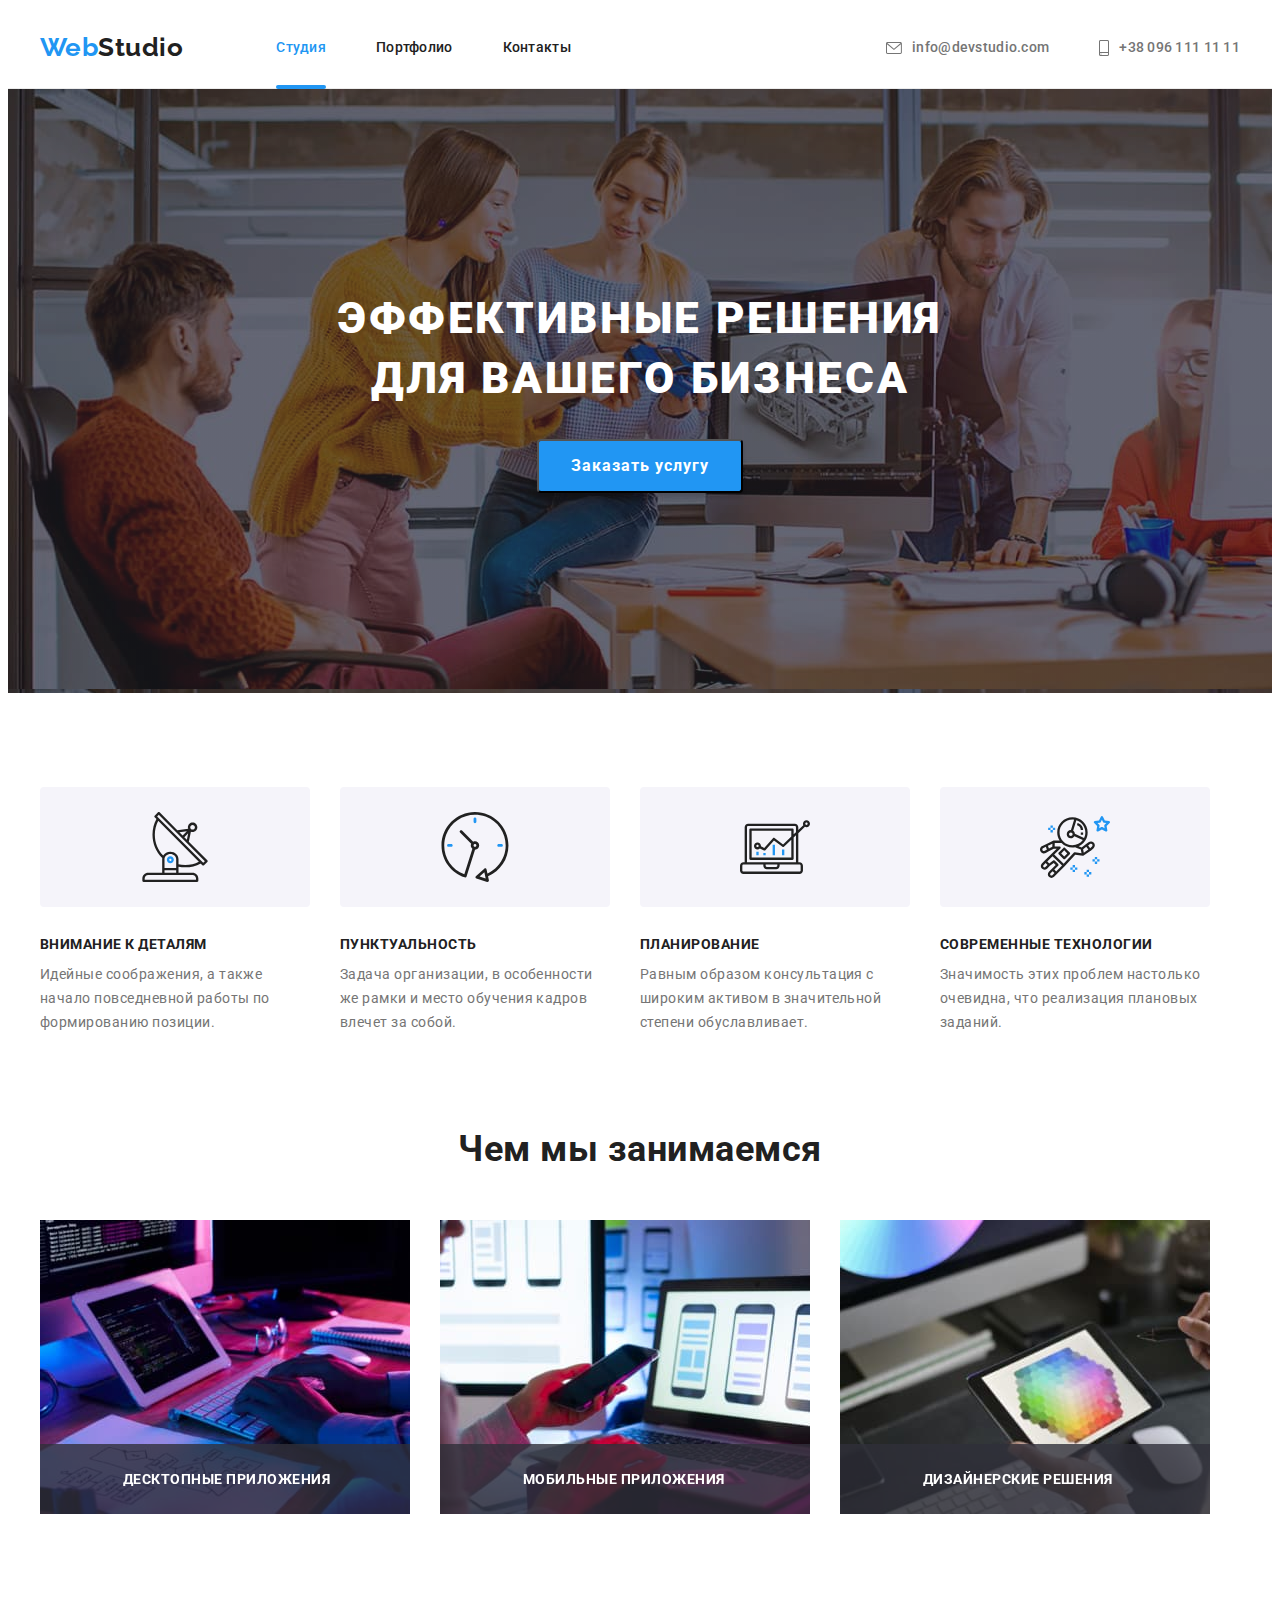
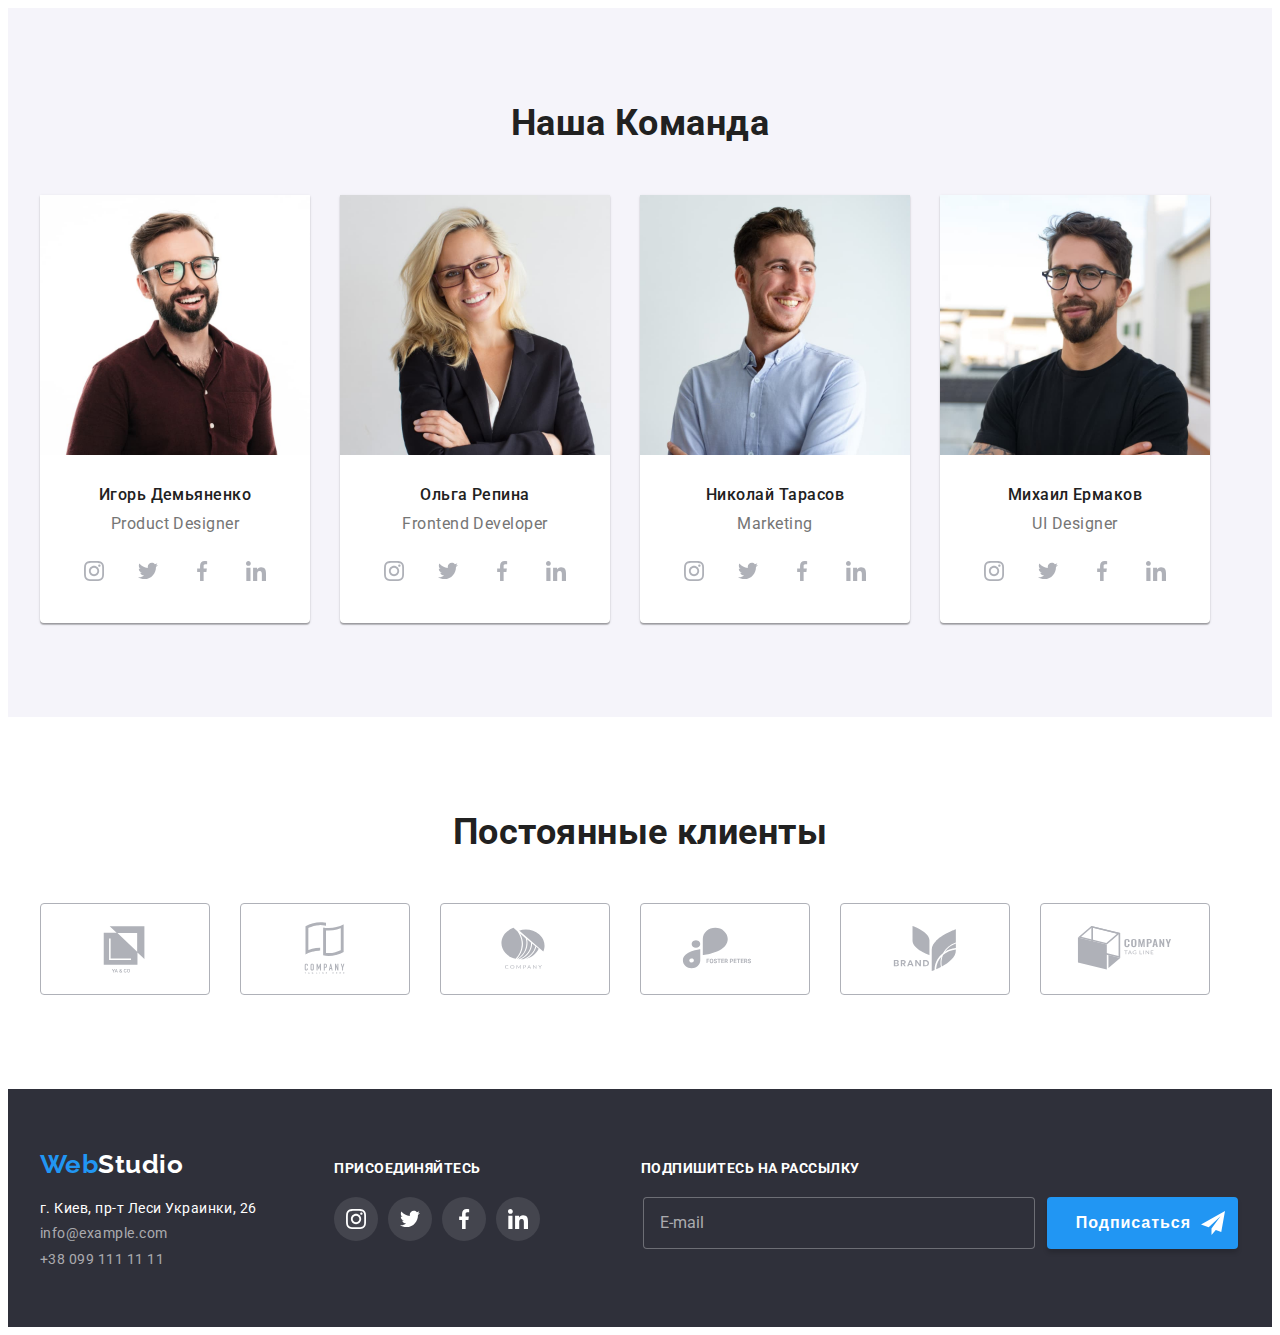
==== index.html @ 26cce3b7 "+" ====
<!DOCTYPE html>
<html lang="ru">

<head>
    <meta charset="UTF-8">
    <meta http-equiv="X-UA-Compatible" content="IE=edge">
    <meta name="viewport" content="width=device-width, initial-scale=1.0">
    <link href="https://fonts.googleapis.com/css2?family=Raleway:wght@700&family=Roboto:wght@400;500;700;900&display=swap" rel="stylesheet">
    <link rel="stylesheet" href="https://cdnjs.cloudflare.com/ajax/libs/modern-normalize/1.1.0/modern-normalize.min.css"
        integrity="sha512-wpPYUAdjBVSE4KJnH1VR1HeZfpl1ub8YT/NKx4PuQ5NmX2tKuGu6U/JRp5y+Y8XG2tV+wKQpNHVUX03MfMFn9Q=="
        crossorigin="anonymous" referrerpolicy="no-referrer" />
    <link rel="stylesheet" href="./css/styles.css">
    <title>Document</title>
</head>

<body>
    <!--шапка сайта-->
    <header class="header">
        <div class="container main-nav">
            <nav class="site-nav">
                <a href="./index.html" class="logo-header">
                    <span class="accent-logo">Web</span>Studio
                </a>
                <ul class="site-nav list">
                    <li class="item"><a href="./index.html" class="nav-link active-page">Студия</a></li>
                    <li class="item"><a href="./portfolio.html" class="nav-link">Портфолио</a></li>
                    <li class="item"><a href="" class="nav-link">Контакты</a></li>
                </ul>
            </nav>
        <ul class="info-header">
            <li class="item"><a href="mailto:info@devstudio.com" class="nav-info"> 
                <svg class="icon-mail" width="16px" height="12px">
                    <use href='./images/sprite.svg#icon-mail'></use>
                </svg>
                info@devstudio.com</a></li>
            <li class="item"><a href="tel:+380961111111" class="nav-info">
                <svg class="icon-phone" width="10px" height="16px">
                    <use href='./images/sprite.svg#icon-phone'></use>
                </svg>
                +38 096 111 11 11</a></li>
        </ul>
        </div>
    </header>
    <main>

        <!--Герой сайта-->
        <section class="hero-page overlay">
            <h1 class="hero-title">Эффективные решения<br> для вашего бизнеса</h1>
            <button type="button" class="hero-button" data-modal-open>Заказать услугу</button>
        </section>

        <!--Приемущества-->
        <section class="section">
          <div class="container">
            <h2 class="section-title visually-hidden">Преимущества</h2>
            <ul class="features-list">
                <li class="item">
                    <div class="feature-box">
                    <svg class="icon-feature" width="70px" height="70px">
                        <use href="./images/sprite.svg#icon-antenna"></use>
                    </svg>
                    </div>
                    <h3 class="feautures-title">Внимание к деталям</h3>
                    <p class="feautures-text">Идейные соображения, а также начало повседневной работы по формированию позиции.</p>
                </li>
                <li class="item">
                    <div class="feature-box">
                    <svg class="icon-feature" width="70px" height="70px">
                        <use href="./images/sprite.svg#icon-clock"></use>
                    </svg>
                    </div>
                    <h3 class="feautures-title">Пунктуальность</h3>
                    <p class="feautures-text">Задача организации, в особенности же рамки и место обучения кадров влечет за собой.</p>
                    </li>
                    <li class="item">
                        <div class="feature-box">
                    <svg class="icon-feature" width="70px" height="70px">
                        <use href="./images/sprite.svg#icon-diagram"></use>
                    </svg>
                    </div>
                        <h3 class="feautures-title">Планирование</h3>
                        <p class="feautures-text">Равным образом консультация с широким активом в значительной степени обуславливает.</p>
                    </li>
                    <li class="item">
                        <div class="feature-box">
                    <svg class="icon-feature" width="70px" height="70px">
                        <use href="./images/sprite.svg#icon-astronaut" ></use>
                    </svg>
                    </div>
                        <h3 class="feautures-title">Современные технологии</h3>
                        <p class="feautures-text">Значимость этих проблем настолько очевидна, что реализация плановых заданий.</p>
                    </li>
                </ul>
          </div>
        </section>

        <!--Чем мы занимаемся-->
        <section class="section section-nopadding">
            <div class="container">
                <h2 class="section-title examples-title">Чем мы занимаемся</h2>
                <ul class="examples">
                    <div class="thumb-example">
                    <li class="item"><img src="./images/img.jpg" alt="написание кода" width="370"></li>
                    <p class="example-text">Десктопные приложения</p>
                    </div>
                    <div class="thumb-example">
                    <li class="item"><img src="./images/img1.jpg" alt="дизайн приложений" width="370"></li>
                    <p class="example-text">Мобильные приложения</p>
                    </div>
                    <div class="thumb-example">
                    <li class="item"><img src="./images/img2.jpg" alt="Оформление" width="370"></li>
                    <p class="example-text">Дизайнерские решения</p>
                    </div>
                </ul>
            </div>
        </section>

        <!--Наша команда-->
        <section class="section our-team">
            <div class="container">
                <h2 class="section-title">Наша Команда</h2>
                <ul class="team-list">
                        <li class="item">
                            <img src="./images/Igor.jpg" alt="Игорь Демьяненко" width="270">
                        <div class="team-box">
                            <h3 class="team-name">Игорь Демьяненко</h3>
                            <p lang="en" class="work-title">Product Designer</p>
                            <ul class="social-links">
                                <li class="social-link">
                                    <a href="#" class="link-icon" aria-label="instagram">
                                        <svg class="social-icon" width="20px" height="20px">
                                    <use href="./images/sprite.svg#icon-instagram"></use>
                                        </svg>
                                    </a>
                                </li>
                                <li class="social-link">
                                    <a href="#" class="link-icon" aria-label="twitter">
                                        <svg class="social-icon" width="20px" height="20px">
                                    <use href="./images/sprite.svg#icon-twitter"></use>
                                        </svg>
                                    </a>
                                </li>
                                <li class="social-link">
                                    <a href="#" class="link-icon" aria-label="facebook">
                                        <svg class="social-icon" width="20px" height="20px">
                                    <use href="./images/sprite.svg#icon-facebook"></use>
                                        </svg>
                                    </a>
                                </li>
                                <li class="social-link">
                                    <a href="#" class="link-icon" aria-label="linkedin">
                                        <svg class="social-icon" width="20px" height="20px">
                                    <use href="./images/sprite.svg#icon-linkedin"></use>
                                        </svg>
                                    </a>
                                </li>
                            </ul>
                        </div>
                
                    <li class="item">
                        <img src="./images/Olga.jpg" alt="Ольга Репина" width="270">
                        <div class="team-box">
                            <h3 class="team-name">Ольга Репина</h3>
                            <p lang="en" class="work-title">Frontend Developer</p>
                            <ul class="social-links">
                                            <li class="social-link">
                                                <a href="#" class="link-icon instagram" aria-label="instagram">
                                                    <svg class="social-icon" width="20px" height="20px">
                                                        <use href="./images/sprite.svg#icon-instagram"></use>
                                                    </svg>
                                                </a>
                                            </li>
                                            <li class="social-link">
                                                <a href="#" class="link-icon" aria-label="twitter">
                                                    <svg class="social-icon" width="20px" height="20px">
                                                        <use href="./images/sprite.svg#icon-twitter"></use>
                                                    </svg>
                                                </a>
                                            </li>
                                            <li class="social-link">
                                                <a href="#" class="link-icon" aria-label="facebook">
                                                    <svg class="social-icon" width="20px" height="20px">
                                                        <use href="./images/sprite.svg#icon-facebook"></use>
                                                    </svg>
                                                </a>
                                            </li>
                                            <li class="social-link">
                                                <a href="#" class="link-icon" aria-label="linkedin">
                                                    <svg class="social-icon" width="20px" height="20px">
                                                        <use href="./images/sprite.svg#icon-linkedin"></use>
                                                    </svg>
                                                </a>
                                            </li>
                            </ul>
                        </div>                           
                    <li class="item">
                        <img src="./images/Nikolai.jpg" alt="Николай Тарасов" width="270">
                        <div class="team-box">
                            <h3 class="team-name">Николай Тарасов</h3>
                            <p lang="en" class="work-title">Marketing</p>
                            <ul class="social-links">
                                <li class="social-link">
                                    <a href="#" class="link-icon instagram" aria-label="instagram">
                                        <svg class="social-icon" width="20px" height="20px">
                                            <use href="./images/sprite.svg#icon-instagram"></use>
                                        </svg>
                                    </a>
                                </li>
                                <li class="social-link">
                                    <a href="#" class="link-icon" aria-label="twitter">
                                        <svg class="social-icon" width="20px" height="20px">
                                            <use href="./images/sprite.svg#icon-twitter"></use>
                                        </svg>
                                    </a>
                                </li>
                                <li class="social-link">
                                    <a href="#" class="link-icon" aria-label="facebook">
                                        <svg class="social-icon" width="20px" height="20px">
                                            <use href="./images/sprite.svg#icon-facebook"></use>
                                        </svg>
                                    </a>
                                </li>
                                <li class="social-link">
                                    <a href="#" class="link-icon" aria-label="linkedin">
                                        <svg class="social-icon" width="20px" height="20px">
                                            <use href="./images/sprite.svg#icon-linkedin"></use>
                                        </svg>
                                    </a>
                                </li>
                            </ul>
                        </div>   
                    <li class="item">
                        <img src="./images/michail.jpg" alt="Михаил Ермаков" width="270">
                        <div class="team-box">
                            <h3 class="team-name">Михаил Ермаков</h3>
                            <p lang="en" class="work-title">UI Designer</p>
                            <ul class="social-links">
                            <li class="social-link">
                                <a href="#" class="link-icon" aria-label="instagram">
                                    <svg class="social-icon" width="20px" height="20px">
                                        <use href="./images/sprite.svg#icon-instagram"></use>
                                    </svg>
                                </a>
                            </li>
                            <li class="social-link">
                                <a href="#" class="link-icon" aria-label="twitter">
                                    <svg class="social-icon" width="20px" height="20px">
                                        <use href="./images/sprite.svg#icon-twitter"></use>
                                    </svg>
                                </a>
                            </li>
                            <li class="social-link">
                                <a href="#" class="link-icon" aria-label="facebook">
                                    <svg class="social-icon" width="20px" height="20px">
                                        <use href="./images/sprite.svg#icon-facebook"></use>
                                    </svg>
                                </a>
                            </li>
                            <li class="social-link">
                                <a href="#" class="link-icon" aria-label="linkedin">
                                    <svg class="social-icon" width="20px" height="20px">
                                        <use href="./images/sprite.svg#icon-linkedin"></use>
                                    </svg>
                                </a>
                            </li>
                            </ul>
                        </div>
                    </li>
                </ul>   
            </div>
        </section>

        <!-- Постоянные клиенты -->
        <section class="section">
            <div class="container">
                <h2 class="section-title">Постоянные клиенты</h2>
                <ul class="clients-list">
                    <li class="client-link">
                            <a href="#" class="client-icon">
                                <svg class="company-icon" width="106px" height="60px">
                                    <use href="./images/sprite.svg#icon-logo1"></use>
                                </svg>
                            </a>
                    </li>
                    <li class="client-link">
                            <a href="#" class="client-icon">
                                <svg class="company-icon" width="106px" height="60px">
                                    <use href="./images/sprite.svg#icon-logo2"></use>
                                </svg>
                            </a>
                    </li>
                    <li class="client-link">
                            <a href="#" class="client-icon">
                                <svg class="company-icon" width="106px" height="60px">
                                    <use href="./images/sprite.svg#icon-logo3"></use>
                                </svg>
                            </a>
                    </li>
                    <li class="client-link">
                            <a href="#" class="client-icon">
                                <svg class="company-icon" width="106px" height="60px">
                                    <use href="./images/sprite.svg#icon-logo4"></use>
                                </svg>
                            </a>
                    </li>
                    <li class="client-link">
                            <a href="#" class="client-icon">
                                <svg class="company-icon" width="106px" height="60px">
                                    <use href="./images/sprite.svg#icon-logo5"></use>
                                </svg>
                            </a>
                    </li>
                    <li class="client-link">
                            <a href="#" class="client-icon">
                                <svg class="company-icon" width="106px" height="60px">
                                    <use href="./images/sprite.svg#icon-logo6"></use>
                                </svg>
                            </a>
                    </li>
                </ul>
            </div>
        </section>

    </main>

    <!--Футер сайта-->
    <footer class="footer-page">
        <div class="container footer-nav">
            <div class="address-box">
                <a href="./index.html" class="logo-footer">
                    <span class="accent-logo">Web</span>Studio
                </a>
            <address class="address">
                <a href="https://goo.gl/maps/AYaL6vAWbD5dz4p6A" target="_blank" rel="noopener noreferrer" class="map-link">г. Киев,
                    пр-т Леси Украинки, 26</a>
                <a href="mailto:info@example.com" class="item">info@example.com</a>
                <a href="tel:+380991111111" class="item">+38 099 111 11 11</a>
            </address>
            </div>
            <div class="join-box">       
                <h2 class="join-title">присоединяйтесь</h2>
                <ul class="join-links">
                    <li class="social-link">
                        <a href="#" class="icon-link" aria-label="instagram">
                            <svg class="" width="20px" height="20px">
                            <use href="./images/sprite.svg#icon-instagram"></use>
                            </svg>
                        </a>
                    </li>
                    <li class="social-link">
                        <a href="#" class="icon-link" aria-label="twitter">
                            <svg class="" width="20px" height="20px">
                                <use href="./images/sprite.svg#icon-twitter"></use>
                            </svg>
                        </a>
                    </li>
                    <li class="social-link"> 
                        <a href="#"  class="icon-link" aria-label="facebook">
                            <svg class="" width="20px" height="20px">
                                <use href="./images/sprite.svg#icon-facebook"></use>
                            </svg>
                        </a>
                    </li>
                    <li class="social-link">
                        <a href="#" class="icon-link" aria-label="linkedin">
                            <svg class="" width="20px" height="20px">
                                <use href="./images/sprite.svg#icon-linkedin"></use>
                            </svg>
                        </a>
                    </li>
                </ul>
            </div>
            <div class="subscribe">
                <b class="subscribe-title">Подпишитесь на рассылку</b>
                <fieldset class="subscribe-box">
                <label class="form-subscribe" for="email">
                    <input type="email" class="subscribe-email" placeholder="E-mail">
                </label>
                <button type="submit" class="submit-button-footer">Подписаться</button>
                </fieldset>
            </div>
        </div>
    </footer>
    <div class="backdrop is-hidden" data-modal>
        <div class="modal">
            <button type="button" class="button-close" data-modal-close>
                <svg  class="icon-close" width="11px" height="11px" >
                    <use href="images/sprite.svg#icon-vector"></use>
                </svg>
            </button>
            <b class="modal-title">Оставьте свои данные, мы вам перезвоним</b>
            <fieldset class="form">
                <label class="form-box">
                    Имя
                    <input type="name" name="user-name" class="form-input" required>
                    <svg class="form-icon" width="18px" height="18px">
                        <use href="./images/sprite.svg#icon-person"></use>
                    </svg>
                </label>
                <label class="form-box">
                    Телефон
                    <input type="tel" name="user-tel" class="form-input" pattern="[0-9]">
                    <svg class="form-icon" width="18px" height="18px">
                        <use href="./images/sprite.svg#icon-phonemodal"></use>
                    </svg>
                </label>
                <label class="form-box">
                    Почта
                    <input type="email" name="user-email" class="form-input" required>
                    <svg class="form-icon" width="18px" height="18px">
                        <use href="./images/sprite.svg#icon-emailmodal"></use>
                    </svg>
                </label>
                <label class="form-box">
                    Комментарий
                    <textarea name="user-comment" class="comment" placeholder="Введите текст"></textarea>
                </label>

                <input type="checkbox" class="policy-checkbox" id="policy-check">
                <label class="policy-box" for="policy-check">
                     Соглашаюсь с рассылкой и принимаю &nbsp;<a href="#">Условия договора</a>
                </label>

                <button type="submit" class="submit-button">Отправить</button>

            </fieldset>

        </div>
    </div>


    <script src="./js/modal.js"></script>
    </body>
    
    </html>
---- css/styles.css ----
:root {
  --primary-text-color: #212121;
  --text-color: #757575;
  --accent-text-color: rgba(255, 255, 255, 0.6);
  --accent-color: #2196f3;
  --primary-white-color: #ffffff;
  --accent-white-color: #f5f4fa;
  --bg-color: #2f303a;
  --primary-bg-color: #e5e5e5;
}

body {
  font-family: Roboto, sans-serif;
  font-weight: 500;
  letter-spacing: 0.03em;
  color: var(--primary-text-color);
}

ul {
  list-style: none;
  margin: 0;
  padding: 0;
}

a {
  text-decoration: none;
}

h1,
h2,
h3,
p {
  margin-top: 0;
  margin-bottom: 0;
}

.visually-hidden {
  position: absolute;
  clip: rect(0 0 0 0);
  width: 1px;
  height: 1px;
  margin: -1px;
}

img {
  display: block;
}

.section-title {
  margin-bottom: 50px;

  font-weight: 700;
  font-size: 36px;
  line-height: 1.17;
  text-align: center;
}

.container {
  width: 1200px;
  margin-left: auto;
  margin-right: auto;
  padding-left: 15px;
  padding-right: 15px;
}

.section {
  padding-top: 94px;
  padding-bottom: 94px;
}

.section-nopadding {
  padding-top: 0;
  padding-bottom: 94px;
}

/* --------Header--------- */
/* Лого */
.header {
  border-bottom: 1px solid #ececec;
}

.logo-header {
  margin-right: 93px;

  font-family: Raleway, sans-serif;
  font-weight: 700;
  font-size: 26px;
  line-height: 1.2;
  color: var(--primary-text-color);
}

.logo-footer {
  color: var(--primary-white-color);
  font-family: Raleway;
  font-weight: 700;
  font-size: 26px;
  line-height: 1.19;
}

.accent-logo {
  color: var(--accent-color);
}

/* Навигация */
.main-nav {
  display: flex;
  align-items: center;
}

.site-nav {
  display: flex;
  align-items: center;
}

.info-header {
  display: flex;
  margin-left: auto;
  justify-content: center;
  align-items: center;
}

.info-header .item:not(:last-child) {
  margin-right: 50px;
}

.nav-link {
  position: relative;
  display: block;
  padding-top: 32px;
  padding-bottom: 32px;
  font-size: 14px;
  line-height: 1.14;
  letter-spacing: 0.02em;
  color: var(--primary-text-color);

  transition: color 250ms cubic-bezier(0.4, 0, 0.2, 1);
}

.nav-link:hover,
.nav-link:focus {
  color: var(--accent-color);
}

.active-page {
  color: var(--accent-color);
}

.nav-link.active-page::after {
  content: "";
  position: absolute;
  display: block;
  width: 100%;
  height: 4px;
  left: 0;
  bottom: -1px;
  background-color: var(--accent-color);
  border-radius: 2px;
}

.nav-info {
  display: flex;
  align-items: center;
  justify-content: center;
  text-align: center;

  color: var(--text-color);
  fill: var(--text-color);
  font-size: 14px;
  line-height: 1.14;
  letter-spacing: 0.02em;

  transition: color 250ms cubic-bezier(0.4, 0, 0.2, 1);
}

.icon-mail {
  margin-right: 10px;

  transition: fill 250ms cubic-bezier(0.4, 0, 0.2, 1);
}

.icon-phone {
  margin-right: 10px;

  transition: fill 250ms cubic-bezier(0.4, 0, 0.2, 1);
}

.nav-info:hover,
.nav-info:focus {
  color: var(--accent-color);
  fill: var(--accent-color);
}

.site-nav .item:not(:last-child) {
  margin-right: 50px;
}

/* ------Hero-page------ */
.overlay {
  max-width: 1600px;
  margin-left: auto;
  margin-right: auto;
  background-image: linear-gradient(
      rgba(47, 48, 58, 0.4),
      rgba(47, 48, 58, 0.4)
    ),
    url(../images/headerbg.jpg);
}

.hero-page {
  padding-top: 200px;
  text-align: center;
  background-color: var(--bg-color);
  padding-bottom: 200px;
}

.hero-title {
  margin-bottom: 30px;

  font-weight: 900;
  font-size: 44px;
  line-height: 1.36;
  letter-spacing: 0.06em;
  text-transform: uppercase;
  color: var(--primary-white-color);
}

.hero-button {
  padding: 10px 32px;
  font-family: Roboto;
  font-weight: 700;
  font-size: 16px;
  line-height: 1.9;
  letter-spacing: 0.06em;
  color: var(--primary-white-color);
  background-color: var(--accent-color);
  cursor: pointer;
  box-shadow: 0px 4px 4px rgba(0, 0, 0, 0.15);
  border-radius: 4px;

  transition: background-color 250ms cubic-bezier(0.4, 0, 0.2, 1);
}

.hero-button:hover,
.hero-button:focus {
  background-color: #188ce8;
}

/* -----Приемущества-----*/
.feature-box {
  display: flex;
  flex-wrap: wrap;
  justify-content: center;
  align-items: center;

  margin-bottom: 30px;
  width: 270px;
  height: 120px;
  background: #f5f4fa;
  border-radius: 4px;
}

.icon-feauture {
  display: flex;
}

.features-list {
  display: flex;
  flex-wrap: wrap;
}

.features-list .item:not(:last-child) {
  margin-right: 30px;
}

.features-list .item {
  width: 270px;
}

.feautures-title {
  margin-bottom: 10px;

  font-weight: 700;
  font-size: 14px;
  line-height: 1.14;
  text-transform: uppercase;
}

.feautures-text {
  font-weight: 400;
  font-size: 14px;
  line-height: 1.7;
  color: var(--text-color);
}

/* ------Чем Мы Занимаемся------ */
.thumb-example {
  position: relative;
  display: flex;
}

.thumb-example:not(:last-child) {
  margin-right: 30px;
}

.thumb-example::after {
  position: absolute;
  display: inline-block;
  content: "";
  bottom: 0;

  width: 100%;
  height: 70px;
  background: rgba(47, 48, 58, 0.8);

  z-index: 1;
}

.example-text {
  position: absolute;
  bottom: 0;

  padding-left: 83px;
  padding-bottom: 27px;
  font-weight: 700;
  font-size: 14px;
  line-height: 1.14;
  text-align: center;
  text-transform: uppercase;
  color: var(--primary-white-color);

  z-index: 2;
}

.examples {
  display: flex;
  flex-wrap: wrap;
}

.examples-title {
  margin-bottom: 50px;
}

/* ------Наша Комнада------- */
.team-list {
  display: flex;
  flex-wrap: wrap;
  text-align: center;
}

.team-list .item {
  background-color: #fff;
  box-shadow: 0px 1px 3px rgba(0, 0, 0, 0.12), 0px 1px 1px rgba(0, 0, 0, 0.14),
    0px 2px 1px rgba(0, 0, 0, 0.2);
  border-radius: 0px 0px 4px 4px;
}

.team-list .item:not(:last-child) {
  margin-right: 30px;
}

.our-team {
  background-color: var(--accent-white-color);
}

.team-name {
  margin-bottom: 10px;
  font-weight: 500;
  font-size: 16px;
  line-height: 1.2;
  text-align: center;
}

.work-title {
  margin-bottom: 16px;

  font-weight: 400;
  font-size: 16px;
  line-height: 1.2;
  text-align: center;
  color: var(--text-color);
}

.team-box {
  padding-left: 32px;
  padding-right: 32px;
  padding-top: 30px;
  padding-bottom: 30px;
}

/* Социфльные сети */
.social-links {
  display: flex;
  align-items: center;
}

.social-link {
  display: flex;
  flex-wrap: wrap;
  align-items: center;
  justify-content: center;
  width: 44px;
  height: 44px;
}

.social-link:not(:last-child) {
  margin-right: 10px;
}

.link-icon {
  display: flex;
  flex-wrap: wrap;
  align-items: center;
  justify-content: center;
  width: 100%;
  height: 100%;
  border-radius: 50%;
  background-color: var(--primary-white-color);
  fill: #afb1b8;

  transition: background-color 250ms cubic-bezier(0.4, 0, 0.2, 1);
}

.social-icon {
  transition: fill 250ms cubic-bezier(0.4, 0, 0.2, 1);
}

.link-icon:hover,
.link-icon:focus {
  background-color: var(--accent-color);
}

.link-icon:hover .social-icon,
.link-icon:focus .social-icon {
  fill: var(--primary-white-color);
}

/* -----------Постоянные клиенты---------- */
.clients-list {
  display: flex;
  flex-wrap: wrap;
}

.client-icon {
  border: 1px solid #afb1b8;
  box-sizing: border-box;
  border-radius: 4px;
  display: flex;
  flex-wrap: wrap;
  align-items: center;
  justify-content: center;
  width: 170px;
  height: 92px;

  transition: border 250ms cubic-bezier(0.4, 0, 0.2, 1);
}

.client-link:not(:last-child) {
  margin-right: 30px;
}

.company-icon {
  fill: #afb1b8;

  transition: fill 250ms cubic-bezier(0.4, 0, 0.2, 1);
}

.client-icon:hover .company-icon,
.client-icon:focus .company-icon {
  fill: var(--accent-color);
}

.client-icon:hover,
.client-icon:focus {
  border: 1px solid var(--accent-color);
}

/*--------Футер сайта---------*/
.footer-page {
  padding-top: 60px;
  padding-bottom: 60px;
  background-color: var(--bg-color);
  color: var(--primary-white-color);
}

.footer-nav {
  display: flex;
  align-items: baseline;
  justify-content: space-between;
}

.address-box {
  margin-right: 70px;
}

.address {
  display: flex;
  flex-direction: column;
  font-style: normal;
}

.map-link {
  margin-top: 20px;
  margin-bottom: 9px;
  color: var(--primary-white-color);
  font-weight: 400;
  font-size: 14px;
  line-height: 1.17;
}

.address .item {
  color: var(--accent-text-color);
  font-weight: 400;
  font-size: 14px;
  line-height: 1.17;

  transition: color 250ms cubic-bezier(0.4, 0, 0.2, 1);
}

.address .item:hover {
  color: var(--primary-white-color);
}

.address .item:not(:last-child) {
  margin-bottom: 9px;
}

.join-title {
  margin-bottom: 20px;

  font-weight: 700;
  font-size: 14px;
  line-height: 1.14;
  text-transform: uppercase;
}

.join-links {
  display: flex;
  margin-right: 93px;
}

.social-link {
  display: flex;
  flex-wrap: wrap;
  align-items: center;
  justify-content: center;
  width: 44px;
  height: 44px;
}

.icon-link {
  display: flex;
  flex-wrap: wrap;
  align-items: center;
  justify-content: center;
  width: 100%;
  height: 100%;
  border-radius: 50%;
  background-color: rgba(255, 255, 255, 0.1);
  fill: var(--primary-white-color);

  transition: background-color 250ms cubic-bezier(0.4, 0, 0.2, 1);
}

.icon-link:hover,
.icon-link:focus {
  background-color: var(--accent-color);
}

.subscribe {
  display: flex;
  flex-direction: column;
}

.subscribe-email {
  border: 1px solid rgba(255, 255, 255, 0.3);
  border-radius: 4px;
  background-color: #2f303a;
}

.subscribe-title {
  margin-bottom: 20px;

  font-size: 14px;
  line-height: 1.14;
  text-transform: uppercase;
}

.subscribe-box {
  display: flex;
  border: none;
  padding: 0;
}

.subscribe-email {
  font-family: inherit;

  width: 358px;
  height: 50px;
  margin-right: 12px;

  padding: 0 16px 0 16px;
}

.subscribe-email::placeholder {
  font-weight: 400;
  font-size: 16px;
  line-height: 1.25;
  color: rgba(255, 255, 255, 0.6);
}

.form-subscribe:focus {
  outline: none;
  border: 1px solid rgba(255, 255, 255, 0.3);
}

.submit-button-footer {
  display: inline-flex;
  padding-left: 29px;
  padding-right: 13px;

  background: var(--accent-color);
  box-shadow: 0px 4px 4px rgba(0, 0, 0, 0.15);
  border-radius: 4px;
  cursor: pointer;
  font-weight: 700;
  font-size: 16px;
  line-height: 1.87;
  align-items: center;
  text-align: center;
  letter-spacing: 0.06em;
  color: var(--primary-white-color);
  border: none;
}

.submit-button-footer::after {
  content: "";
  width: 24px;
  height: 24px;
  margin-left: 10px;

  background-image: url(../images/sendfooter.svg);
  background-size: contain;
}

/*-------Портфолио-------- */
.filter {
  display: flex;
  justify-content: center;
  text-align: center;
  margin-top: 0;
  margin-bottom: 50px;
}

.filter .item:not(:last-child) {
  margin-right: 8px;
}

.filter-button {
  padding: 6px 22px;

  color: var(--primary-text-color);
  background-color: var(--accent-white-color);
  font-weight: 500;
  font-size: 16px;
  line-height: 1.6;
  text-align: center;
  cursor: pointer;
  border-color: transparent;

  transition: box-shadow 250ms cubic-bezier(0.4, 0, 0.2, 1),
    color 250ms cubic-bezier(0.4, 0, 0.2, 1),
    background-color 250ms cubic-bezier(0.4, 0, 0.2, 1);
}

.filter-button:hover,
.filter-button:focus {
  background-color: var(--accent-color);
  color: var(--primary-white-color);
  box-shadow: 0px 3px 1px rgba(0, 0, 0, 0.1), 0px 1px 2px rgba(0, 0, 0, 0.08),
    0px 2px 2px rgba(0, 0, 0, 0.12);
}

.active-button {
  background-color: var(--accent-color);
  color: var(--primary-white-color);
}

.portfolio-title {
  margin-bottom: 4px;

  font-weight: 700;
  font-size: 18px;
  line-height: 2;
  letter-spacing: 0.06em;
  color: var(--primary-text-color);
}

.portfolio-text {
  color: var(--text-color);
  font-weight: 400;
  font-size: 16px;
  line-height: 1.9;
  color: var(--text-color);
}

.portfolio-list {
  display: flex;
  flex-wrap: wrap;
}

.portfolio-list .item {
  background: #ffffff;
  margin-right: 30px;
  margin-bottom: 30px;
}

.portfolio-list .item:nth-last-child(-n + 3) {
  margin-bottom: 0px;
}

.portfolio-list .item:nth-child(3n) {
  margin-right: 0px;
}

.portfolio-box {
  padding-top: 20px;
  padding-bottom: 20px;
  padding-left: 24px;
  padding-right: 24px;

  background: #ffffff;
  border: 1px solid #eeeeee;
  border-top: none;
}

.thumb-portfolio {
  position: relative;
  overflow: hidden;
}

.portfolio-link {
  display: block;
  transition: box-shadow 250ms cubic-bezier(0.4, 0, 0.2, 1);
}

.portfolio-link:hover,
.portfolio-link:focus {
  box-shadow: 0px 1px 1px rgba(0, 0, 0, 0.12), 0px 4px 4px rgba(0, 0, 0, 0.06),
    1px 4px 6px rgba(0, 0, 0, 0.16);
}

.thumb-text {
  position: absolute;
  display: block;
  width: 100%;
  height: 100%;
  top: 0;
  left: 0;

  padding: 63px 24px;
  transform: translateY(100%);
  transition: transform 250ms cubic-bezier(0.4, 0, 0.2, 1);
  opacity: 0;

  font-weight: 400;
  font-size: 18px;
  line-height: 1.5;
  color: var(--primary-white-color);
  background-color: rgba(33, 150, 243, 0.9);
}

.portfolio-link:hover .thumb-text {
  opacity: 1;
  transform: translateY(0);
}

/* -------Модальное окно------- */
.backdrop {
  position: fixed;
  top: 0;
  left: 0;
  width: 100%;
  height: 100%;
  background-color: rgba(0, 0, 0, 0.2);

  opacity: 1;
  transition: opacity 250ms cubic-bezier(0.4, 0, 0.2, 1);
}

.backdrop.is-hidden {
  opacity: 0;
  pointer-events: none;
}

.backdrop.is-hidden.modal {
  transform: translate(-50%, -50%), scale(0.9);
}

.modal {
  position: absolute;
  top: 50%;
  left: 50%;

  width: 528px;
  height: 581px;
  background-color: var(--primary-white-color);

  transform: translate(-50%, -50%) scale(1);
  transition: opacity 250ms cubic-bezier(0.4, 0, 0.2, 1);

  padding: 40px;
}

.button-close {
  position: absolute;
  top: 8px;
  right: 8px;

  width: 30px;
  height: 30px;
  border-radius: 50%;
  background: #ffffff;
  border: 1px solid rgba(0, 0, 0, 0.1);
  cursor: pointer;
}

.icon-close {
  transition: fill 250ms cubic-bezier(0.4, 0, 0.2, 1);
}

.button-close:hover .icon-close {
  fill: var(--accent-color);
}

.modal-title {
  display: block;
  font-size: 20px;
  line-height: 1.15;
  text-align: center;

  margin-bottom: 12px;
}

.form {
  padding: 0;
  border: none;
}

.form-input {
  display: block;
  width: 100%;
  height: 40px;

  margin-bottom: 10px;
  margin-top: 4px;
  padding: 0 10px 0 42px;

  border: 1px solid rgba(33, 33, 33, 0.2);
  border-radius: 4px;

  transition: border 250ms cubic-bezier(0.4, 0, 0.2, 1);
}

.form-input:focus {
  outline: none;
  border: 1px solid var(--accent-color);
}

.form-input:focus + svg {
  fill: var(--accent-color);
}

.form-icon {
  display: block;
  position: absolute;
  top: 35%;
  left: 15px;

  transition: fill 250ms cubic-bezier(0.4, 0, 0.2, 1);
}

.form-box {
  position: relative;

  font-weight: 400;
  font-size: 12px;
  line-height: 1.16;
  letter-spacing: 0.01em;

  color: var(--text-color);
}

.comment {
  width: 100%;
  height: 120px;
  display: block;
  resize: none;

  margin-top: 4px;
  margin-bottom: 20px;
  padding: 12px 16px;

  border: 1px solid rgba(33, 33, 33, 0.2);
  border-radius: 4px;

  transition: border 250ms cubic-bezier(0.4, 0, 0.2, 1);
}

.comment::placeholder {
  font-weight: 400;
  font-size: 14px;
  line-height: 1.14;
  letter-spacing: 0.01em;

  color: rgba(117, 117, 117, 0.5);
}

.comment:focus {
  outline: none;
  border: 1px solid var(--accent-color);
}

.policy-box {
  display: flex;
  align-items: center;

  margin-bottom: 30px;

  font-weight: 400;
  font-size: 14px;
  line-height: 1.7;
  color: var(--text-color);
}

.policy-box a {
  color: var(--accent-color);
  text-decoration: underline;
}

.policy-checkbox {
  position: absolute;
  clip: rect(0 0 0 0);
  width: 1px;
  height: 1px;
  margin: -1px;
  overflow: hidden;
}

.policy-box::before {
  display: inline-block;
  content: "";
  width: 15px;
  height: 15px;
  border: 1px solid #212121;
  border-radius: 2px;

  margin-right: 7px;
}

.policy-checkbox:checked + .policy-box::before {
  border-color: transparent;
  background-color: var(--accent-color);
  background-image: url(../images/checkbox.svg);
  background-repeat: no-repeat;
  background-position: center;
  background-size: contain;
}

.policy-checkbox:focus + .policy-box::before {
  outline: 1px solid var(--accent-color);
}

.submit-button {
  display: flex;
  margin-left: auto;
  margin-right: auto;

  padding: 10px 56px;

  background: var(--accent-color);
  box-shadow: 0px 4px 4px rgba(0, 0, 0, 0.15);
  border-radius: 4px;
  border: none;
  cursor: pointer;
  font-weight: 700;
  font-size: 16px;
  line-height: 1.9;
  letter-spacing: 0.06em;
  color: var(--primary-white-color);
}
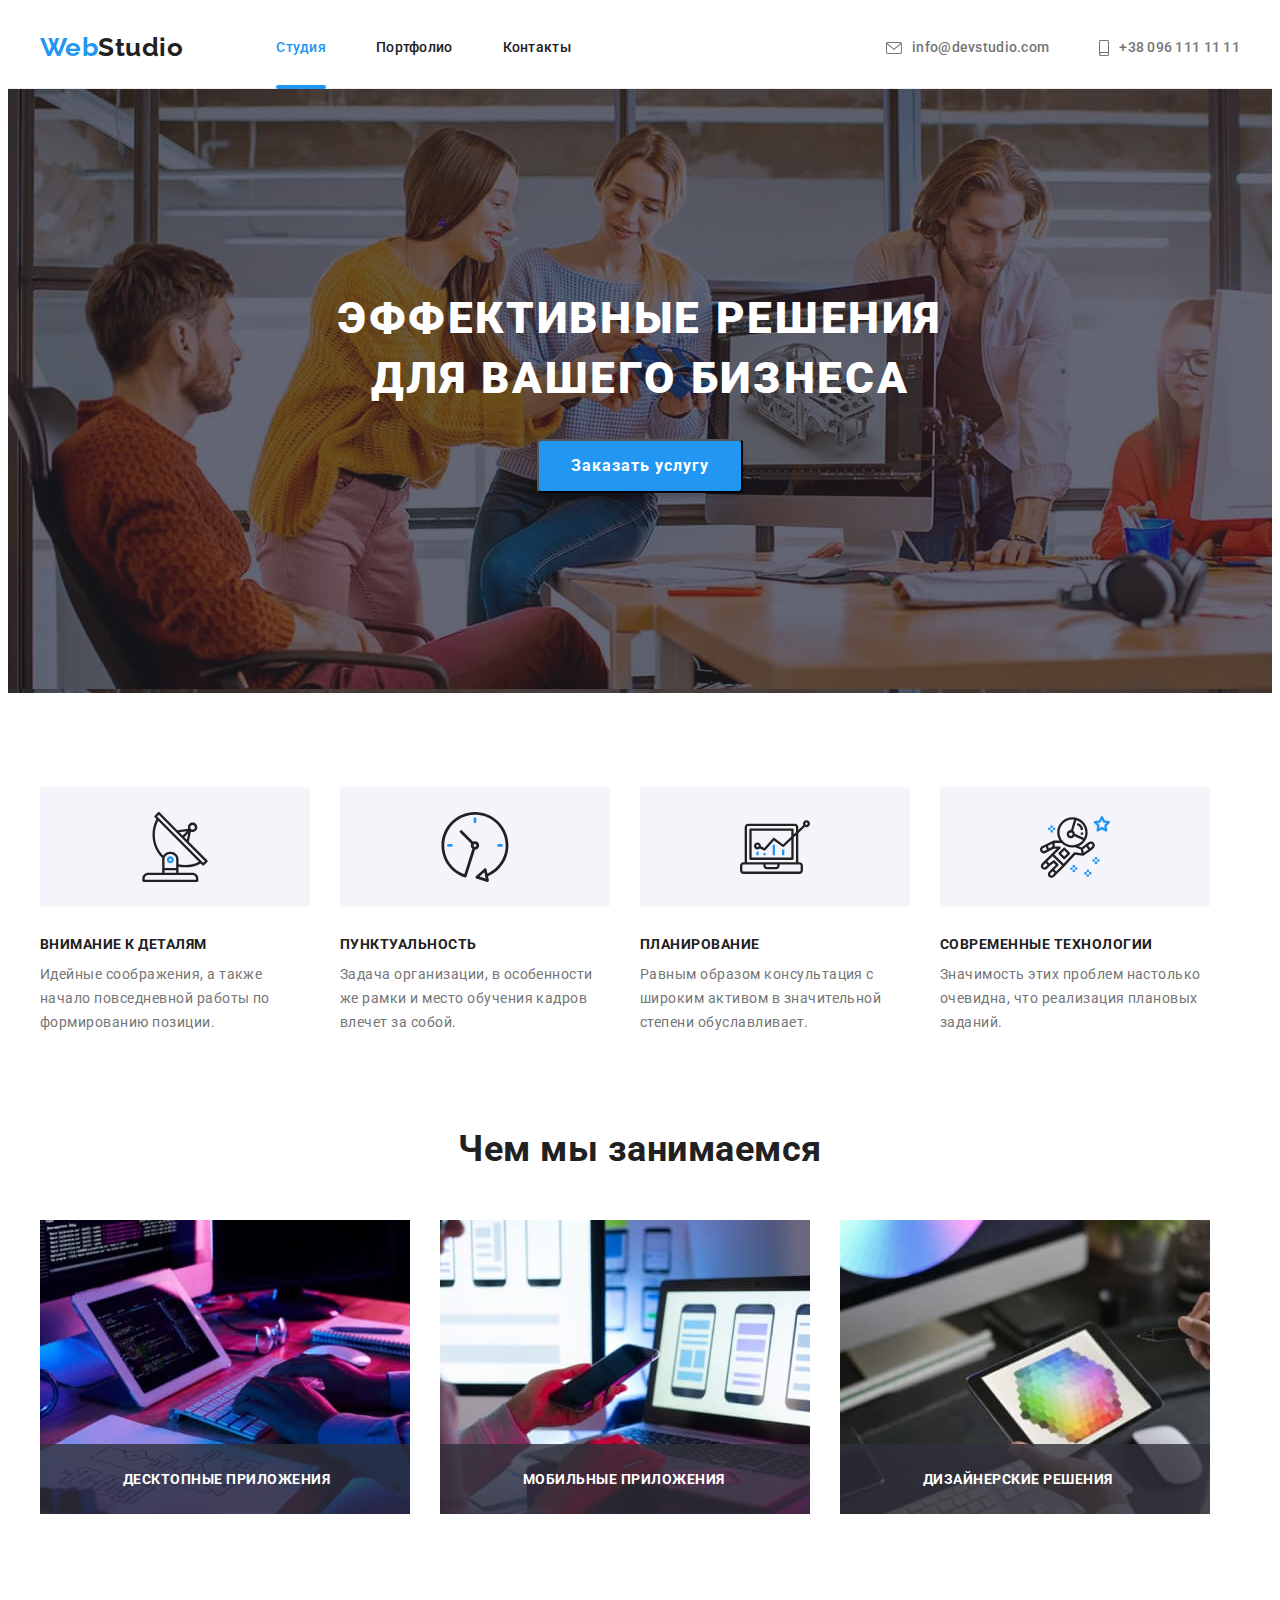
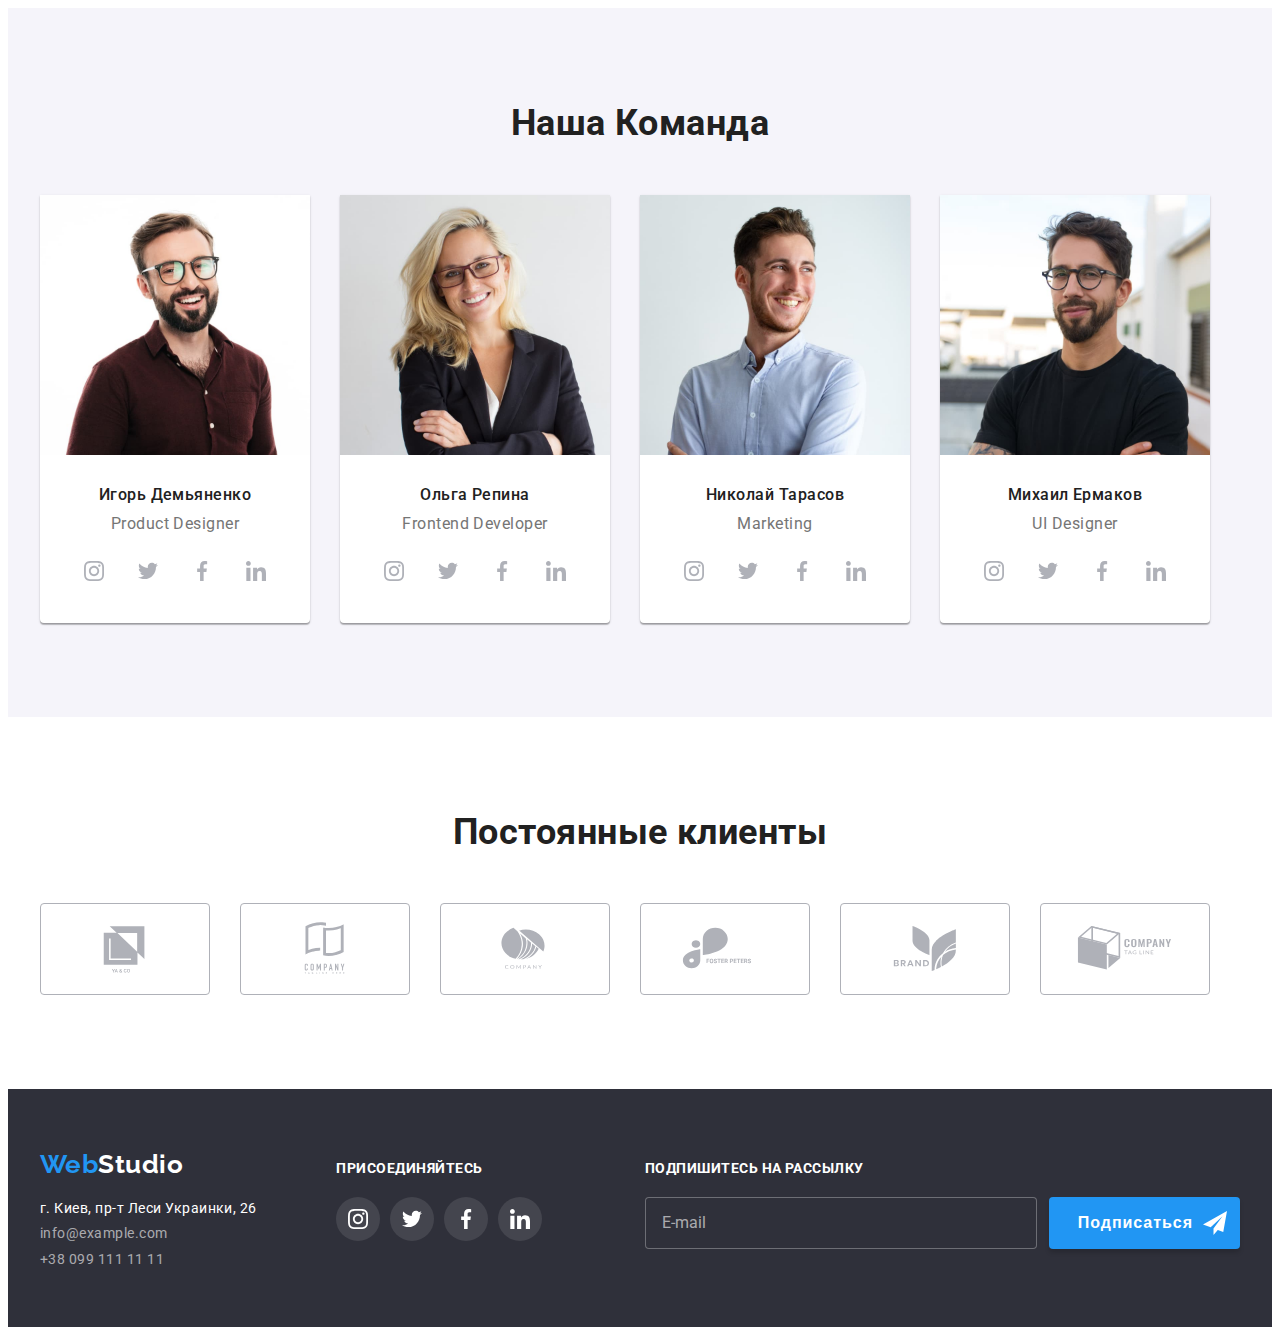
==== commit 1920915e: "+" ====
--- a/index.html
+++ b/index.html
@@ -372,12 +372,10 @@
             </div>
             <div class="subscribe">
                 <b class="subscribe-title">Подпишитесь на рассылку</b>
-                <fieldset class="subscribe-box">
-                <label class="form-subscribe" for="email">
+                <form class="subscribe-box">
                     <input type="email" class="subscribe-email" placeholder="E-mail">
-                </label>
-                <button type="submit" class="submit-button-footer">Подписаться</button>
-                </fieldset>
+                    <button type="submit" class="submit-button-footer">Подписаться</button>
+                </form>
             </div>
         </div>
     </footer>
@@ -392,7 +390,7 @@
             <fieldset class="form">
                 <label class="form-box">
                     Имя
-                    <input type="name" name="user-name" class="form-input" required>
+                    <input type="name" name="user-name" class="form-input">
                     <svg class="form-icon" width="18px" height="18px">
                         <use href="./images/sprite.svg#icon-person"></use>
                     </svg>
--- a/css/styles.css
+++ b/css/styles.css
@@ -575,6 +575,7 @@
   border: 1px solid rgba(255, 255, 255, 0.3);
   border-radius: 4px;
   background-color: #2f303a;
+  color: rgba(255, 255, 255, 0.6);
 }
 
 .subscribe-title {
@@ -696,7 +697,6 @@
 }
 
 .portfolio-text {
-  color: var(--text-color);
   font-weight: 400;
   font-size: 16px;
   line-height: 1.9;
@@ -782,6 +782,7 @@
   width: 100%;
   height: 100%;
   background-color: rgba(0, 0, 0, 0.2);
+  z-index: 5;
 
   opacity: 1;
   transition: opacity 250ms cubic-bezier(0.4, 0, 0.2, 1);
@@ -801,8 +802,8 @@
   top: 50%;
   left: 50%;
 
-  width: 528px;
-  height: 581px;
+  min-width: 528px;
+  min-height: 581px;
   background-color: var(--primary-white-color);
 
   transform: translate(-50%, -50%) scale(1);
@@ -923,6 +924,7 @@
 .policy-box {
   display: flex;
   align-items: center;
+  justify-content: center;
 
   margin-bottom: 30px;
 
